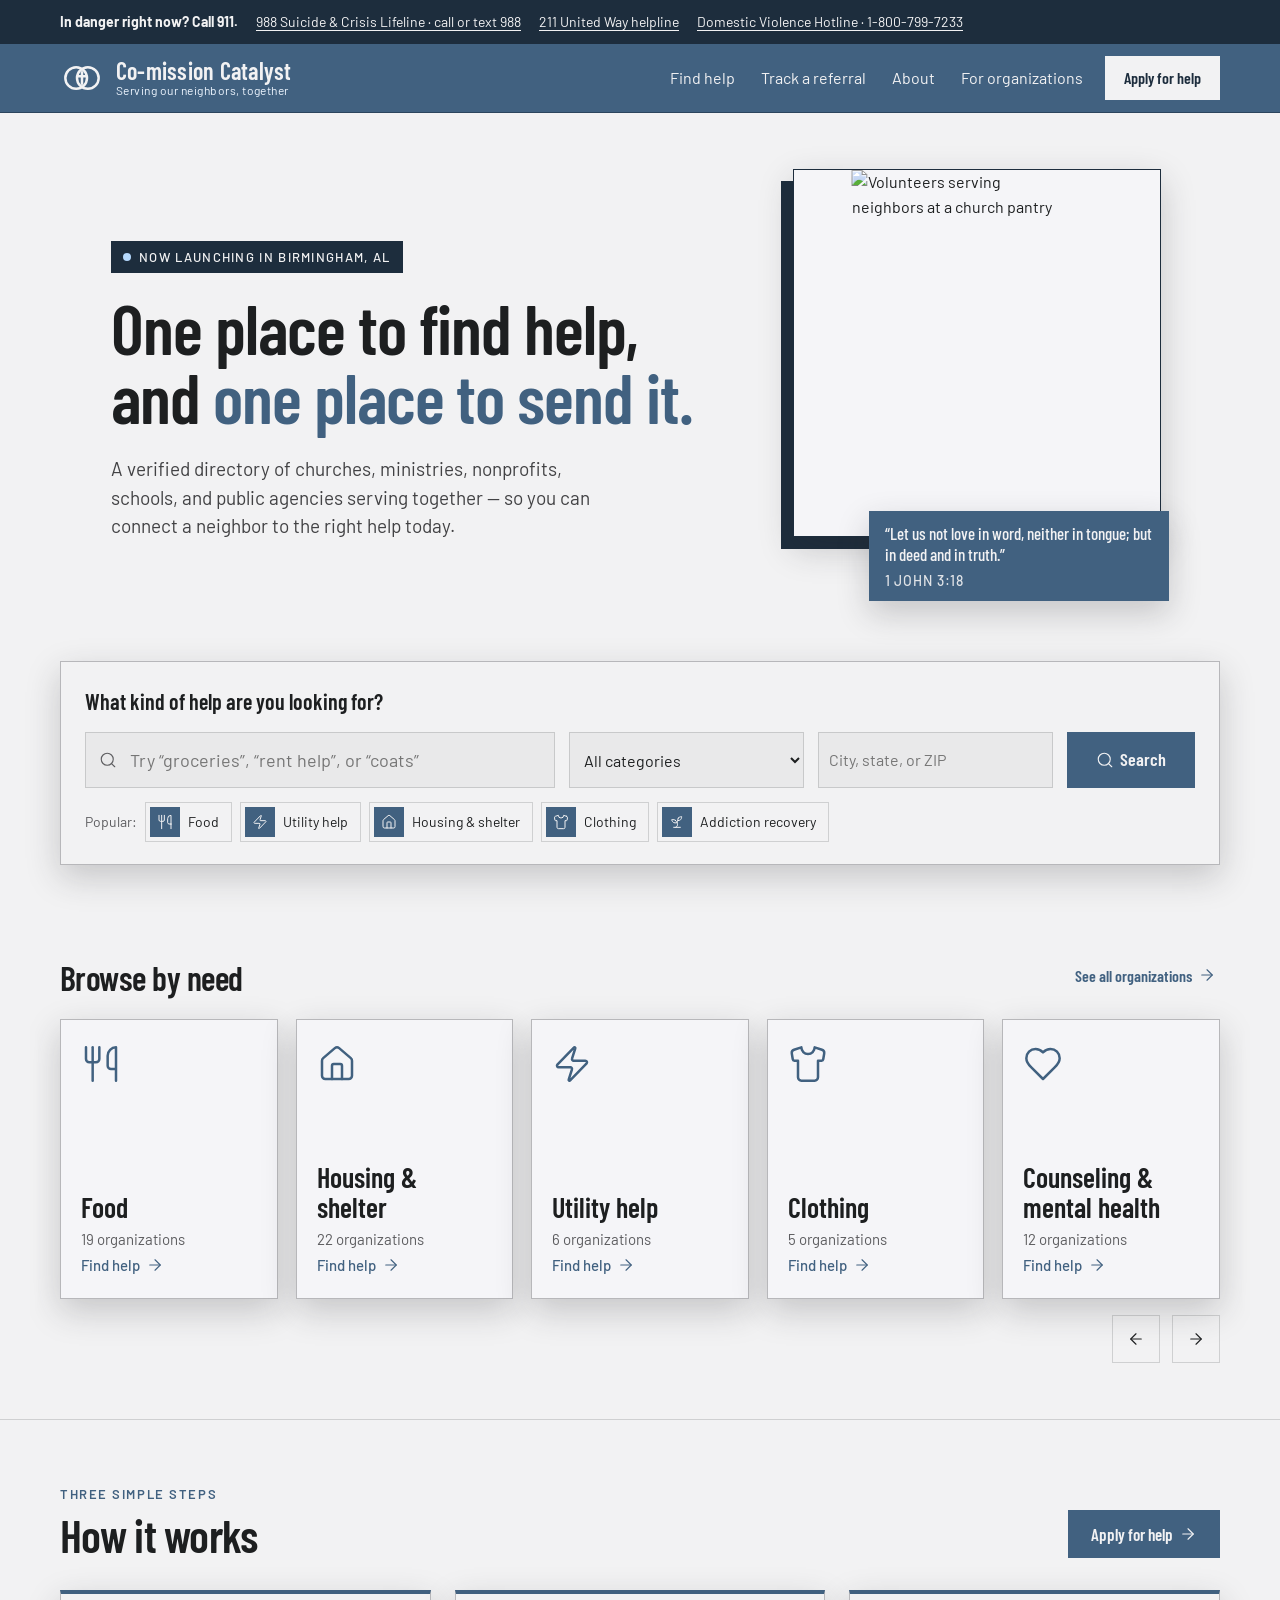
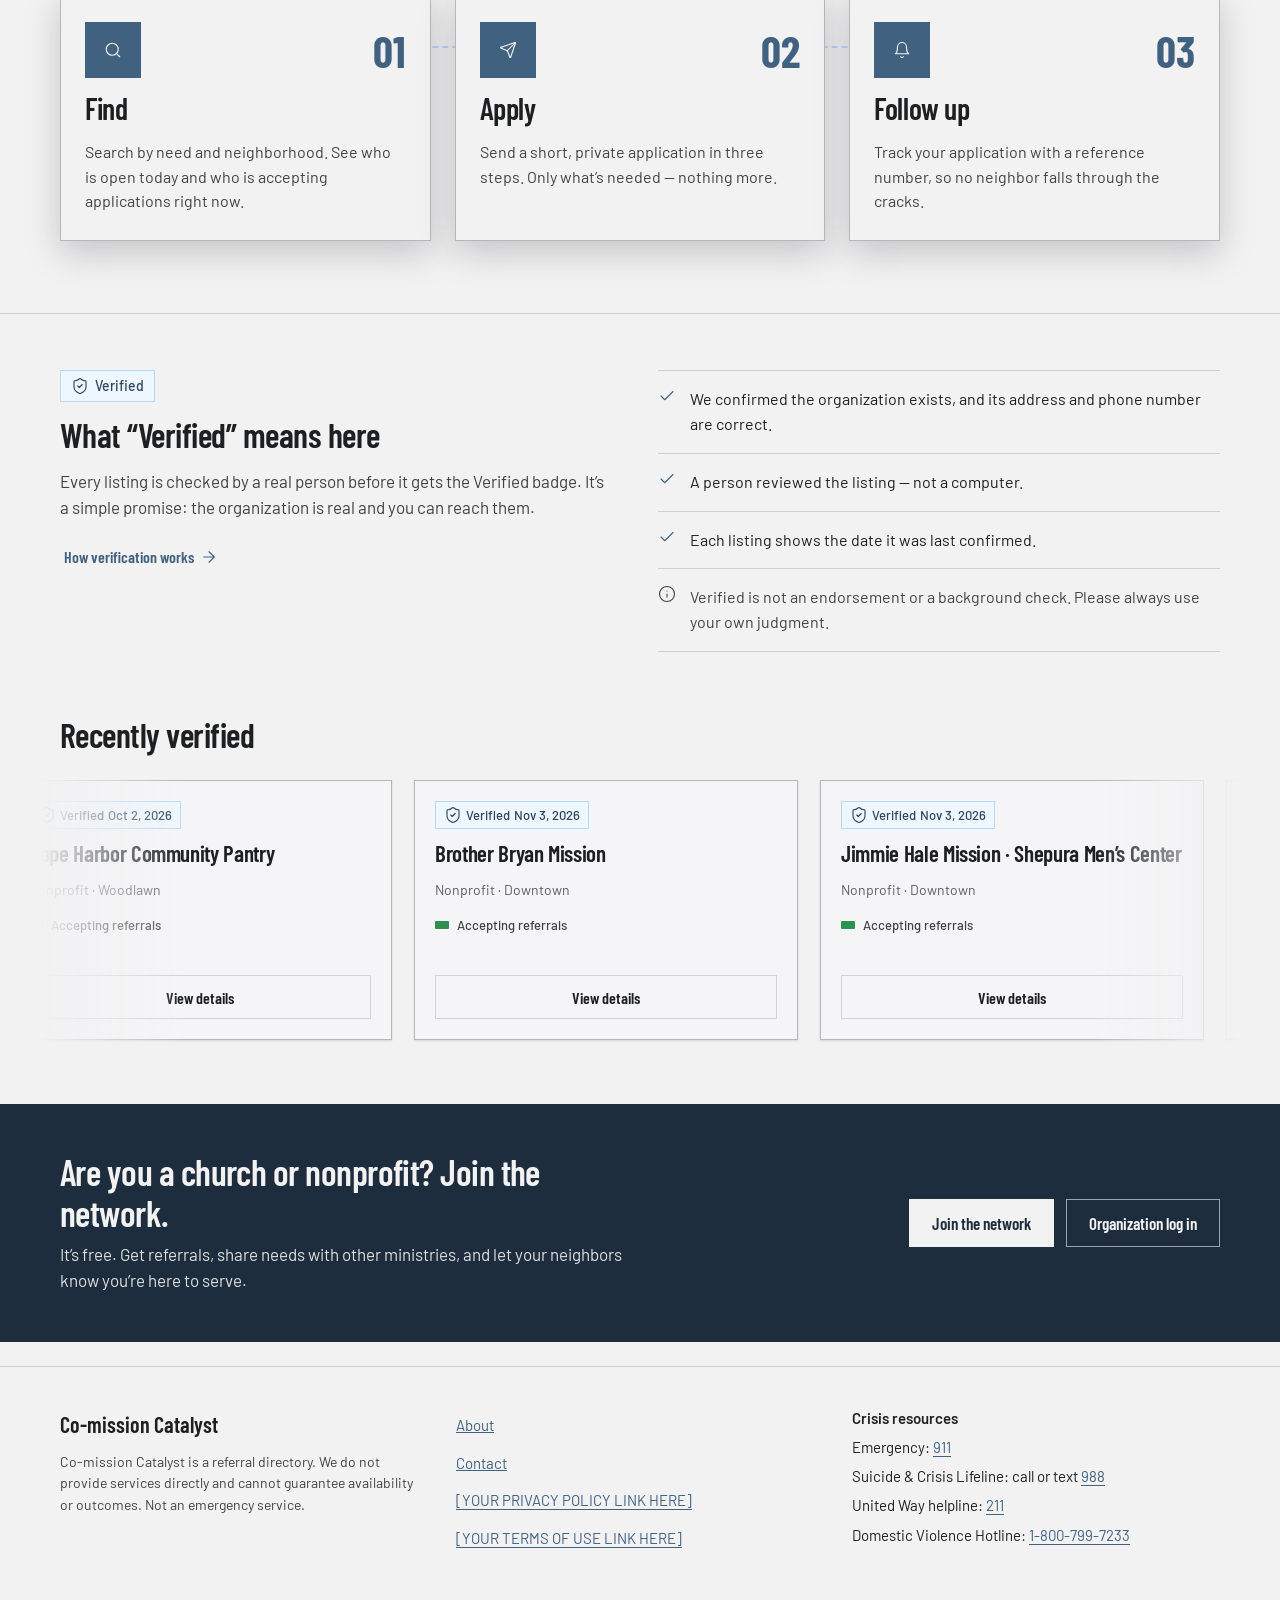
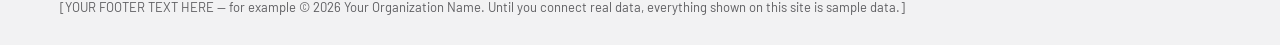
==== index.html @ fbb6613a "Add files via upload" ====
<!DOCTYPE html>
<html lang="en">
<head>
<meta charset="utf-8">
<meta name="viewport" content="width=device-width, initial-scale=1">
<title>Find help near you · Co-mission Catalyst</title>
<meta name="description" content="[YOUR TEXT HERE — one sentence describing your site for search engines]">
<link rel="stylesheet" href="styles.css">
</head>
<body>
<div id="app" data-screen="home">Loading…</div>
<noscript>This site needs JavaScript turned on.</noscript>
<script src="data.js"></script>
<script src="screens.js"></script>
<script src="app.js"></script>
</body>
</html>
---- styles.css ----
/* styles.css — colors, fonts and shared styles for every page.
   Fonts load from Google Fonts (see the @import line). */
/* Industry — design-system tokens and component classes. This file is the source of truth for the system's look; retune it here and see readme.md. */
@import url('https://fonts.googleapis.com/css2?family=Barlow:wght@400;500;700&family=Barlow+Condensed:wght@400;600&display=swap');

:root {
  --color-bg: #f2f2f3;
  --color-surface: #e9e9ea;
  --color-text: #1d1f20;
  --color-accent: #5980a6;
  --color-accent-2: #728fab;
  --color-divider: color-mix(in srgb, #1d1f20 16%, transparent);

  /* Tonal ramps — generated in OKLCH on one shared lightness scale, so the
     same step of any role matches the others in visual value. */
  --color-neutral-100: #f5f5f8;
  --color-neutral-200: #e7e7ea;
  --color-neutral-300: #d4d4d7;
  --color-neutral-400: #b7b7ba;
  --color-neutral-500: #98989b;
  --color-neutral-600: #7a7a7d;
  --color-neutral-700: #5d5d60;
  --color-neutral-800: #424244;
  --color-neutral-900: #2b2b2d;

  --color-accent-100: #eef6ff;
  --color-accent-200: #d6ebff;
  --color-accent-300: #b5d9fd;
  --color-accent-400: #94bce3;
  --color-accent-500: #749dc4;
  --color-accent-600: #597ea3;
  --color-accent-700: #416180;
  --color-accent-800: #2c455d;
  --color-accent-900: #1d2d3d;

  --color-accent-2-100: #eef6ff;
  --color-accent-2-200: #d6ebff;
  --color-accent-2-300: #bdd8f2;
  --color-accent-2-400: #9ebbd8;
  --color-accent-2-500: #7e9cb8;
  --color-accent-2-600: #627d98;
  --color-accent-2-700: #486077;
  --color-accent-2-800: #314457;
  --color-accent-2-900: #1f2d3a;

  --font-heading: "Barlow Condensed", system-ui, sans-serif;
  --font-heading-weight: 600;
  --font-body: "Barlow", system-ui, sans-serif;

  --space-1: 3.4px;
  --space-2: 6.8px;
  --space-3: 10.2px;
  --space-4: 13.6px;
  --space-6: 20.4px;
  --space-8: 27.2px;

  --radius-sm: 2px;
  --radius-md: 4px;
  --radius-lg: 7px;

  /* Elevation — derived from the ground: soft ink-tinted shadows on a
     light theme, a hairline edge + ambient darkness on a dark one. */
  --shadow-sm: 0 1px 2px color-mix(in srgb, #2b2b2d 14%, transparent);
  --shadow-md: 0 3px 10px color-mix(in srgb, #2b2b2d 16%, transparent);
  --shadow-lg: 0 12px 32px color-mix(in srgb, #2b2b2d 22%, transparent);
}

body {
  background: var(--color-bg);
  color: var(--color-text);
  font-family: var(--font-body);
}
h1, h2, h3, h4 { font-family: var(--font-heading); font-weight: var(--font-heading-weight); }

.blueprint {
  position: relative;
  border: 1px solid var(--color-divider);
  border-radius: 0;
}
/* The overlay image treatments (halftone, duotone) clip their overlay
   (overflow:hidden); a blueprint wrapper draws its registration marks
   outside the box, so when both classes share a wrapper the frame must
   win. */
.blueprint.halftone, .blueprint.plate, .blueprint.duotone { overflow: visible; }
.blueprint > .corner {
  position: absolute; width: 11px; height: 11px;
  color: color-mix(in srgb, var(--color-text) 55%, transparent);
}
.blueprint > .corner::before, .blueprint > .corner::after {
  content: ""; position: absolute; background: currentColor;
}
.blueprint > .corner::before { left: 5px; top: 0; width: 1px; height: 100%; }
.blueprint > .corner::after  { top: 5px; left: 0; width: 100%; height: 1px; }
.blueprint > .corner.tl { top: -6px; left: -6px; }
.blueprint > .corner.tr { top: -6px; right: -6px; }
.blueprint > .corner.bl { bottom: -6px; left: -6px; }
.blueprint > .corner.br { bottom: -6px; right: -6px; }

.duotone{position:relative;overflow:hidden}
.duotone::after{content:"";position:absolute;inset:0;pointer-events:none;
  background:var(--color-accent);mix-blend-mode:color}

/* ══════════════════════════════════════════════════════════════════════════
   Components — built with the tokens above. Plain CSS
   on plain HTML: no JavaScript, no build step. Each class is documented in
   readme.md and demonstrated in foundations/ and components/.
   ══════════════════════════════════════════════════════════════════════ */

*, *::before, *::after { box-sizing: border-box; }
body { margin: 0; font-size: 15px; line-height: 1.55; font-weight: 400; }
h1, h2, h3, h4, h5, h6 {
  font-family: var(--font-heading); font-weight: var(--font-heading-weight);
  line-height: 1.12; letter-spacing: -0.015em; margin: 0 0 var(--space-2);
}
h1 { font-size: 42px; }
h2 { font-size: 32px; }
h3 { font-size: 25px; }
h4 { font-size: 20px; }
h5 { font-size: 16px; }
h6 { font-size: 13px; }
h6 { letter-spacing: 0.08em; text-transform: uppercase; }
p { margin: 0 0 var(--space-3); }
a { color: var(--color-accent); text-underline-offset: 3px; }
img { display: block; max-width: 100%; }
figure { margin: 0; }
figcaption {
  font-size: 11px; margin-top: var(--space-1);
  color: color-mix(in srgb, var(--color-text) 55%, transparent);
}
.text-muted { color: color-mix(in srgb, var(--color-text) 55%, transparent); }
:focus { outline: none; }
:focus-visible { outline: 2px solid var(--color-accent); outline-offset: 2px; }
::selection { background: color-mix(in srgb, var(--color-accent) 30%, transparent); }

/* — rules — */
.hr {
  height: 1px; border: 0; margin: var(--space-4) 0;
  background: var(--color-divider);
}

/* — buttons — */
.btn {
  display: inline-flex; align-items: center; justify-content: center; gap: 6px;
  cursor: pointer; text-decoration: none;
  font-family: var(--font-heading); font-weight: var(--font-heading-weight);
  font-size: 14px; line-height: 1.2; color: var(--color-text); /* matches the .input's 14px —
     the pair sits side by side in sign-up rows */
  background: transparent; border: 1px solid transparent;
  padding: var(--space-2) calc(var(--space-3) * 1.2);
  border-radius: var(--radius-md);
}
.btn svg { display: block; }
.btn:disabled { opacity: 0.45; cursor: not-allowed; }
.btn-primary { background: var(--color-accent); color: var(--color-bg); }
.btn-primary:hover { background: var(--color-accent-600); }
.btn-primary:active { background: var(--color-accent-700); }
.btn-secondary { border-color: var(--color-divider); }
.btn-secondary:hover { background: color-mix(in srgb, var(--color-text) 7%, transparent); }
.btn-secondary:active { background: color-mix(in srgb, var(--color-text) 14%, transparent); }
.btn-ghost { color: var(--color-accent); padding-inline: var(--space-1); }
.btn-ghost:hover { background: color-mix(in srgb, var(--color-accent) 10%, transparent); }
.btn-ghost:active { background: color-mix(in srgb, var(--color-accent) 18%, transparent); }
.btn-icon { width: 36px; height: 36px; padding: 0; }
.btn-block { width: 100%; margin-top: var(--space-2); }

/* — forms — */
.field > label {
  display: block; font-size: 12px; margin-bottom: 5px;
  color: color-mix(in srgb, var(--color-text) 70%, transparent);
}
.input {
  width: 100%; min-height: 36px; padding: 6px 10px; font: inherit;
  font-size: 14px; color: var(--color-text); caret-color: var(--color-accent);
  background: var(--color-surface);
  border: 1px solid var(--color-divider); border-radius: var(--radius-md);
}
.input:hover { border-color: color-mix(in srgb, var(--color-text) 45%, transparent); }
.input:focus-visible { border-color: var(--color-accent); outline-offset: 0; }
textarea.input { min-height: 90px; resize: vertical; }
.radio { display: inline-flex; align-items: center; gap: 8px; cursor: pointer; font-size: 14px; }
.radio input, .seg-opt input {
  position: absolute; opacity: 0; width: 0; height: 0; pointer-events: none;
}
.radio .dot {
  width: 16px; height: 16px; flex: none; border-radius: 50%;
  border: 1.5px solid var(--color-divider);
}
.radio:hover .dot { border-color: var(--color-accent); }
.radio input:checked + .dot {
  border-color: var(--color-accent); background: var(--color-accent);
  box-shadow: inset 0 0 0 4px var(--color-bg);
}
.radio input:focus-visible + .dot { outline: 2px solid var(--color-accent); outline-offset: 2px; }
.seg {
  display: inline-flex; overflow: hidden;
  border: 1px solid var(--color-divider); border-radius: var(--radius-md);
}
.seg-opt {
  display: inline-flex; align-items: center; gap: 6px;
  padding: 7px 12px; font-size: 13px; cursor: pointer;
}
.seg-opt + .seg-opt { border-left: 1px solid var(--color-divider); }
.seg-opt:has(input:checked) { background: var(--color-accent); color: var(--color-bg); }
.seg-opt:not(:has(input:checked)):hover { background: color-mix(in srgb, var(--color-text) 7%, transparent); }
.seg-opt:has(input:focus-visible) { outline: 2px solid var(--color-accent); outline-offset: -2px; }

/* — cards — */
.card {
  display: flex; flex-direction: column; gap: var(--space-2);
  padding: var(--space-3); border-radius: var(--radius-md); background: var(--color-surface);
}
.card-kicker { font-size: 10px; letter-spacing: 0.1em; text-transform: uppercase; color: var(--color-accent); }
.card-title {
  font-family: var(--font-heading); font-weight: var(--font-heading-weight);
  font-size: 17px; line-height: 1.2;
}
.card-body { margin: 0; font-size: 13px; opacity: 0.8; flex: 1; }
.card-meta {
  display: flex; align-items: center; gap: 6px; font-size: 11px;
  color: color-mix(in srgb, var(--color-text) 50%, transparent);
}
.elev-sm { box-shadow: var(--shadow-sm); }
.elev-md { box-shadow: var(--shadow-md); }
.elev-lg { box-shadow: var(--shadow-lg); }

/* — tags — */
.tag {
  display: inline-flex; align-items: center; font-size: 11px;
  letter-spacing: 0.02em; padding: 3px 10px;
  border-radius: calc(var(--radius-md) * 0.75);
}
.tag-accent { background: var(--color-accent-100); color: var(--color-accent-800); }
.tag-accent-2 { background: var(--color-accent-2-100); color: var(--color-accent-2-800); }
.tag-neutral { background: var(--color-neutral-100); color: var(--color-neutral-800); }
.tag-outline { border: 1px solid var(--color-accent); color: var(--color-accent); }

/* — navigation — */
.nav {
  display: flex; align-items: center; gap: var(--space-4);
  padding: var(--space-3) var(--space-4);
  border-bottom: none;
}
.nav-brand {
  font-family: var(--font-heading); font-weight: var(--font-heading-weight);
  font-size: 18px; margin-right: auto;
}
.nav a { color: inherit; text-decoration: none; font-size: 14px; }
.nav a:hover, .nav a[aria-current='page'] { color: var(--color-accent); }

/* — tables — */
.table { width: 100%; border-collapse: collapse; font-size: 14px; }
.table th {
  text-align: left; font-size: 11px; letter-spacing: 0.08em; text-transform: uppercase;
  color: color-mix(in srgb, var(--color-text) 60%, transparent);
  padding: var(--space-2); border-bottom: 1px solid var(--color-divider);
}
.table td {
  padding: var(--space-2);
  border-bottom: 1px solid color-mix(in srgb, var(--color-text) 8%, transparent);
}
.table tbody tr:hover { background: color-mix(in srgb, var(--color-text) 4%, transparent); }

/* — dialog — */
.dialog-backdrop {
  position: fixed; inset: 0; display: grid; place-items: center;
  padding: var(--space-4);
  background: color-mix(in srgb, var(--color-neutral-900) 50%, transparent);
}
.dialog {
  width: min(440px, 100%); display: flex; flex-direction: column; gap: var(--space-3);
  padding: var(--space-4); border-radius: var(--radius-lg);
  background: var(--color-surface); box-shadow: var(--shadow-lg);
}
.dialog-title {
  font-family: var(--font-heading); font-weight: var(--font-heading-weight);
  font-size: 20px;
}
.dialog-body { font-size: 14px; opacity: 0.85; }
.dialog-actions { display: flex; justify-content: flex-end; gap: var(--space-2); margin-top: var(--space-2); }

/* — blueprint frame: components are wireframe objects (see .blueprint
     and .corner above) — square, transparent, hairline-bordered — */
.card, .btn, .input, .tag, .seg, .dialog { border-radius: 0; }
.card, .dialog { background: transparent; border: 1px solid var(--color-divider); }
.btn { border: 1px solid var(--color-divider); }
.btn-primary { border-color: var(--color-accent); }
.btn-ghost { border-color: transparent; }



/* ---- Page styles ---- */
body{margin:0;background:var(--color-neutral-200);font-size:16px}
a{color:var(--color-accent-700)} a:hover{color:var(--color-accent-900)}
button{font-family:inherit}
@keyframes bbspin{to{transform:rotate(360deg)}}
@keyframes bbin{from{opacity:0;transform:translateY(8px)}to{opacity:1;transform:none}}
/* Errors: red text with the icon inline, and the unanswered field tinted red */
[role="alert"]{display:flex!important;align-items:flex-start;gap:6px;color:oklch(0.5 0.19 27)!important;line-height:1.35}
[role="alert"] svg{flex:none;width:18px;height:18px;margin-top:1px}
.field:has([role="alert"]) .input,fieldset:has([role="alert"]) .input{border-color:oklch(0.58 0.19 27)!important;background:oklch(0.97 0.025 27)!important;box-shadow:0 0 0 1px oklch(0.58 0.19 27)}
fieldset:has([role="alert"]) .seg,.field:has([role="alert"]) .seg{outline:2px solid oklch(0.58 0.19 27);outline-offset:2px;background:oklch(0.97 0.025 27)}
fieldset:has([role="alert"]) label.radio,.field:has([role="alert"]) label.radio{background:oklch(0.97 0.025 27)}
label:has(+ [role="alert"]){border-color:oklch(0.58 0.19 27)!important;background:oklch(0.97 0.025 27)}
html{-webkit-text-size-adjust:100%}
#app{min-height:100vh}
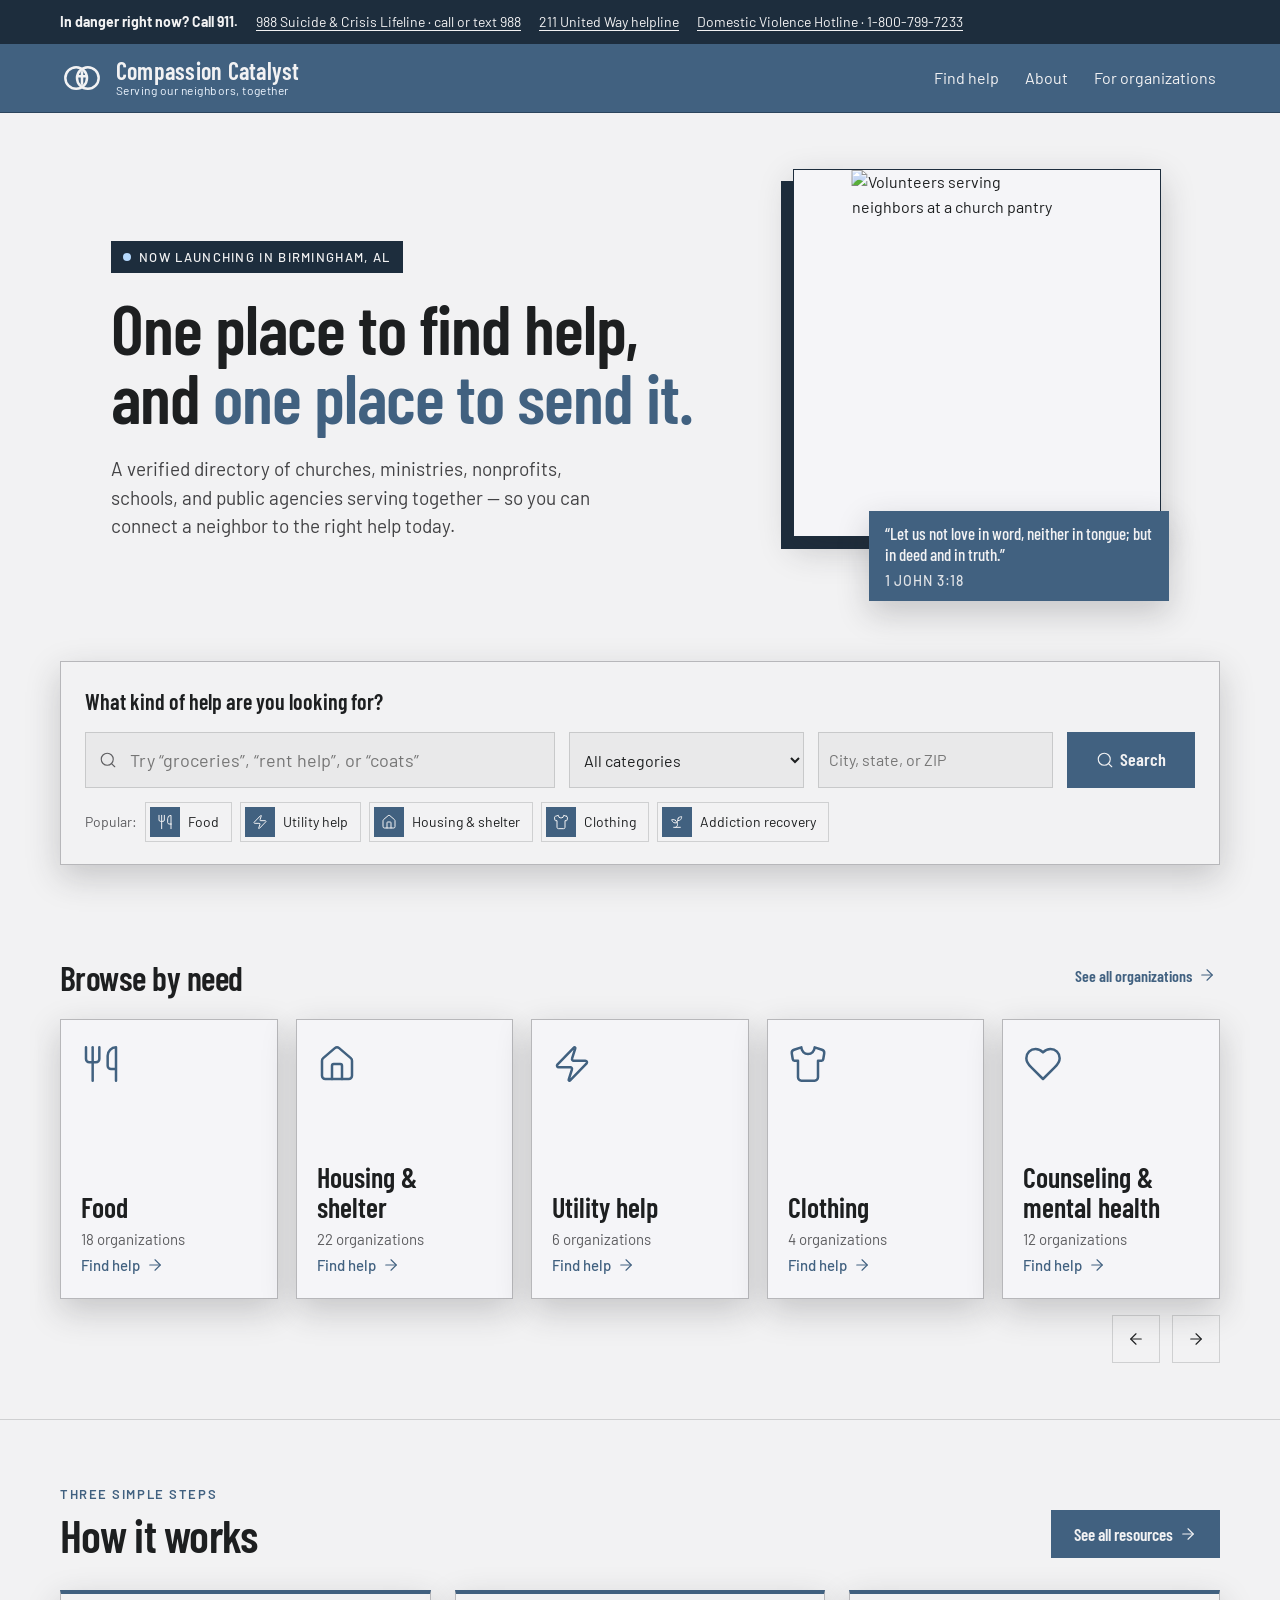
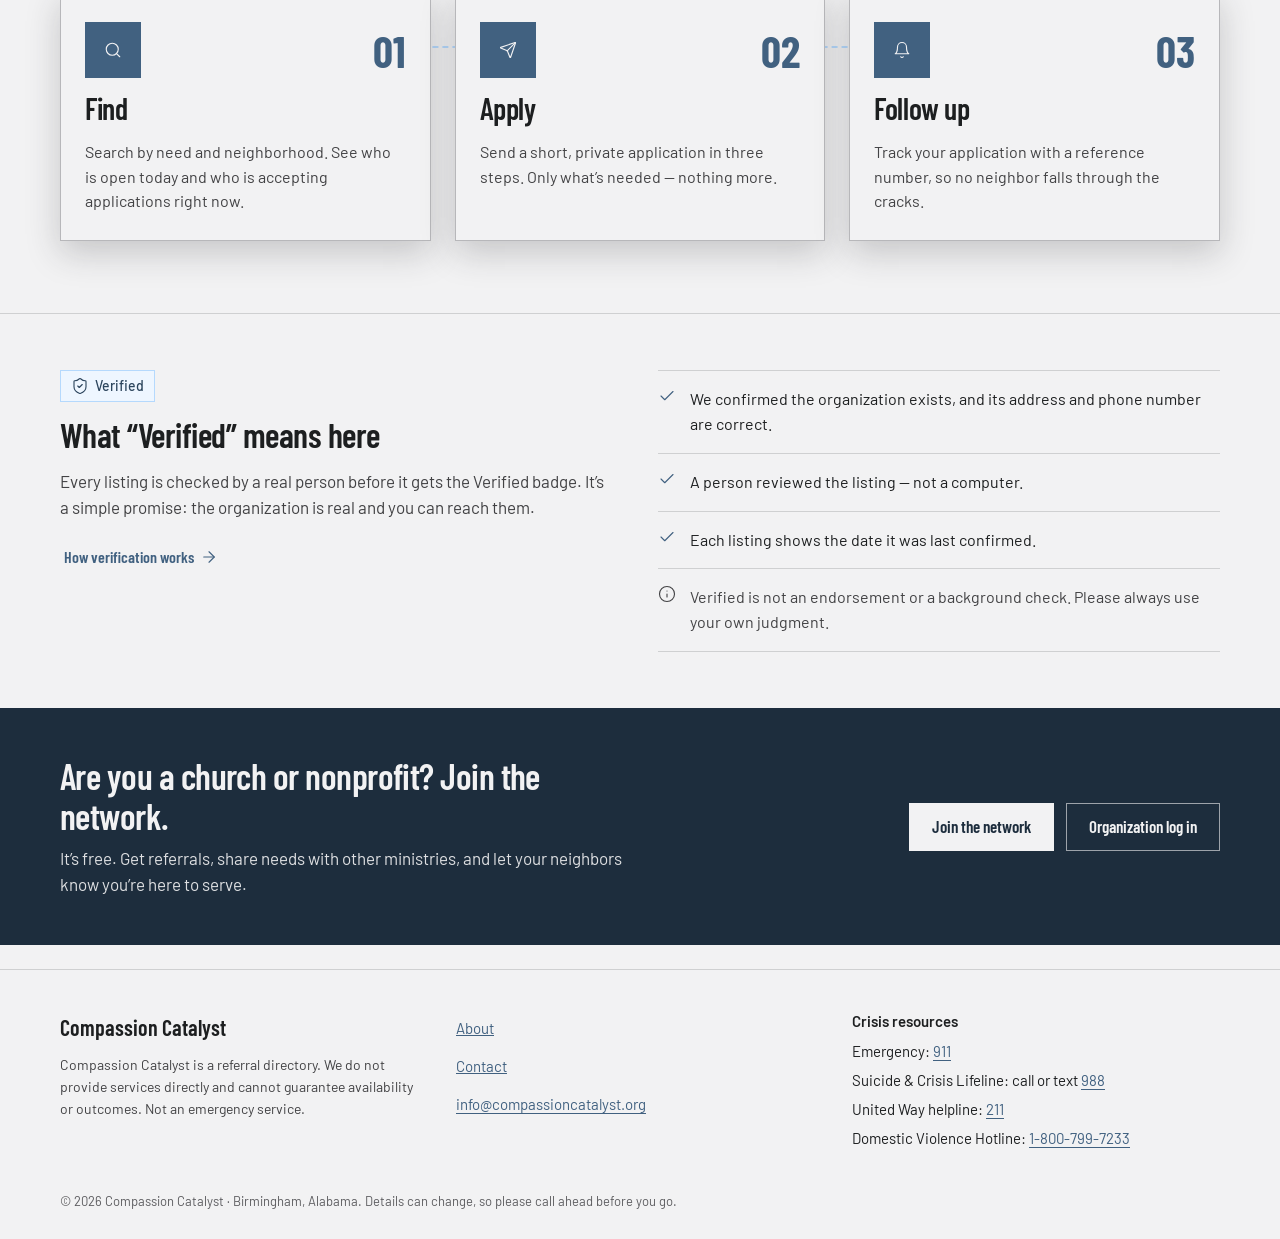
==== commit 9a67855f: "Add files via upload" ====
--- a/index.html
+++ b/index.html
@@ -3,14 +3,17 @@
 <head>
 <meta charset="utf-8">
 <meta name="viewport" content="width=device-width, initial-scale=1">
-<title>Find help near you · Co-mission Catalyst</title>
-<meta name="description" content="[YOUR TEXT HERE — one sentence describing your site for search engines]">
+<title>Find help near you · Compassion Catalyst</title>
+<meta name="description" content="Find free and low-cost help in Birmingham, Alabama: food, housing, utility help, counseling, recovery and more, from churches and nonprofits.">
 <link rel="stylesheet" href="styles.css">
 </head>
 <body>
 <div id="app" data-screen="home">Loading…</div>
 <noscript>This site needs JavaScript turned on.</noscript>
 <script src="data.js"></script>
+<script src="config.js"></script>
+<script src="supabase.js"></script>
+<script src="connect.js"></script>
 <script src="screens.js"></script>
 <script src="app.js"></script>
 </body>
--- a/styles.css
+++ b/styles.css
@@ -303,3 +303,47 @@
 label:has(+ [role="alert"]){border-color:oklch(0.58 0.19 27)!important;background:oklch(0.97 0.025 27)}
 html{-webkit-text-size-adjust:100%}
 #app{min-height:100vh}
+
+/* ---- Account and admin pages ---- */
+.acct{min-height:100vh;display:flex;flex-direction:column;background:var(--color-bg);color:var(--color-text)}
+.acct-top{background:var(--color-accent-700);color:var(--color-bg);border-bottom:1px solid var(--color-accent-800)}
+.acct-top nav{max-width:1100px;margin:0 auto;padding:10px 20px;display:flex;align-items:center;gap:16px;flex-wrap:wrap}
+.acct-brand{display:flex;align-items:center;gap:10px;margin-right:auto;color:var(--color-bg);text-decoration:none;min-height:48px}
+.acct-brand b{font-family:var(--font-heading);font-weight:600;font-size:23px;line-height:1}
+.acct-top a.l{color:var(--color-bg);font-size:16px;min-height:44px;display:inline-flex;align-items:center;text-decoration:none}
+.acct-top a.l:hover{text-decoration:underline}
+.acct-top .btn{min-height:40px;font-size:15px;background:var(--color-bg);border-color:var(--color-bg);color:var(--color-accent-900)}
+.acct-main{max-width:1100px;width:100%;margin:0 auto;padding:32px 20px 72px;display:flex;flex-direction:column;gap:22px;box-sizing:border-box}
+.acct-main h1{margin:0;font-size:clamp(32px,5vw,44px);line-height:1.05}
+.acct-main h2{margin:0;font-size:26px}
+.acct-main p{margin:0}
+.muted{color:var(--color-neutral-800)}
+.small{font-size:14px}
+.card{border:1px solid var(--color-neutral-400);background:var(--color-neutral-100);box-shadow:var(--shadow-sm);padding:22px;display:flex;flex-direction:column;gap:14px}
+.card.white{background:var(--color-bg)}
+.row{display:flex;flex-wrap:wrap;gap:10px;align-items:center}
+.grid2{display:grid;grid-template-columns:repeat(auto-fit,minmax(min(100%,260px),1fr));gap:14px}
+.acct .field label{font-size:15px;color:var(--color-neutral-900)}
+.acct .input{min-height:46px;font-size:16px;width:100%;box-sizing:border-box}
+.acct textarea.input{min-height:90px}
+.tag{display:inline-flex;align-items:center;gap:6px;padding:3px 10px;font-size:14px;font-weight:600;border:1px solid var(--color-neutral-600);color:var(--color-neutral-800)}
+.tag.blue{border-color:var(--color-accent-700);color:var(--color-accent-700)}
+.tag.solid{background:var(--color-accent-700);border-color:var(--color-accent-700);color:var(--color-bg)}
+.tag.dash{border-style:dashed}
+.note{padding:12px 14px;border:1px solid var(--color-accent-300);background:var(--color-accent-100);color:var(--color-accent-900);font-size:15px}
+.alert{padding:12px 14px;border:1px solid var(--color-neutral-700);background:var(--color-neutral-100);font-size:15px;font-weight:500}
+.tabs{display:flex;flex-wrap:wrap;gap:6px;border-bottom:1px solid var(--color-divider)}
+.tabs button{background:none;border:0;border-bottom:3px solid transparent;padding:10px 12px;min-height:44px;font-size:16px;cursor:pointer;color:var(--color-neutral-800);font-family:inherit}
+.tabs button.on{border-bottom-color:var(--color-accent-700);color:var(--color-text);font-weight:600}
+.item{border:1px solid var(--color-divider);background:var(--color-bg);padding:16px;display:flex;flex-direction:column;gap:8px}
+.item h3{margin:0;font-size:21px}
+.kv{display:grid;grid-template-columns:max-content 1fr;gap:4px 14px;font-size:15px}
+.kv dt{color:var(--color-neutral-700)}
+.kv dd{margin:0;word-break:break-word}
+.hours{display:grid;grid-template-columns:repeat(auto-fit,minmax(min(100%,150px),1fr));gap:10px}
+.cats{display:flex;flex-wrap:wrap;gap:8px}
+.cats label{display:inline-flex;align-items:center;gap:6px;padding:6px 10px;border:1px solid var(--color-divider);font-size:15px;cursor:pointer;min-height:36px}
+.acct .btn-primary{background:var(--color-accent-700);border-color:var(--color-accent-700);color:var(--color-bg)}
+.acct .btn{min-height:44px;font-size:16px}
+.acct-foot{margin-top:auto;border-top:1px solid var(--color-divider);padding:20px;font-size:14px;color:var(--color-neutral-700);text-align:center}
+.toast{position:fixed;left:50%;bottom:24px;transform:translateX(-50%);background:var(--color-text);color:var(--color-bg);padding:12px 18px;font-size:15px;max-width:calc(100vw - 32px);z-index:50;box-shadow:var(--shadow-lg)}
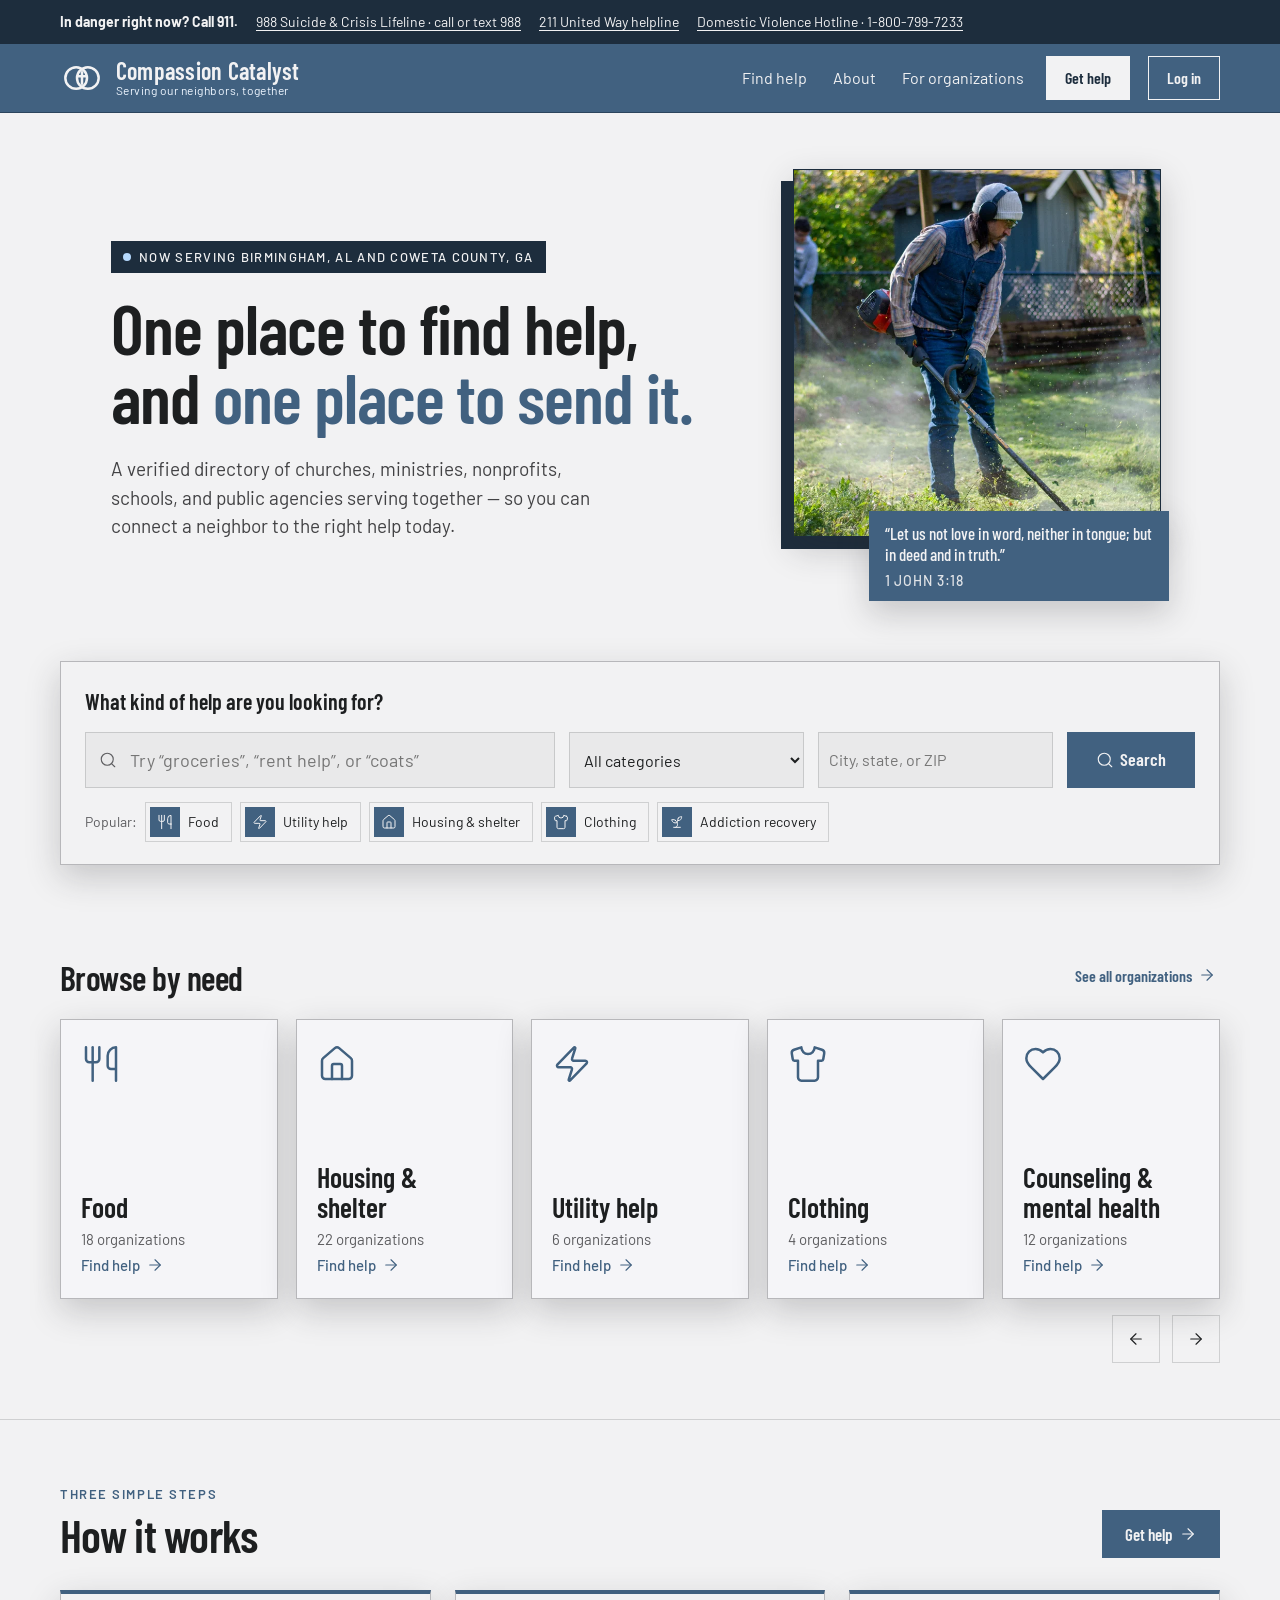
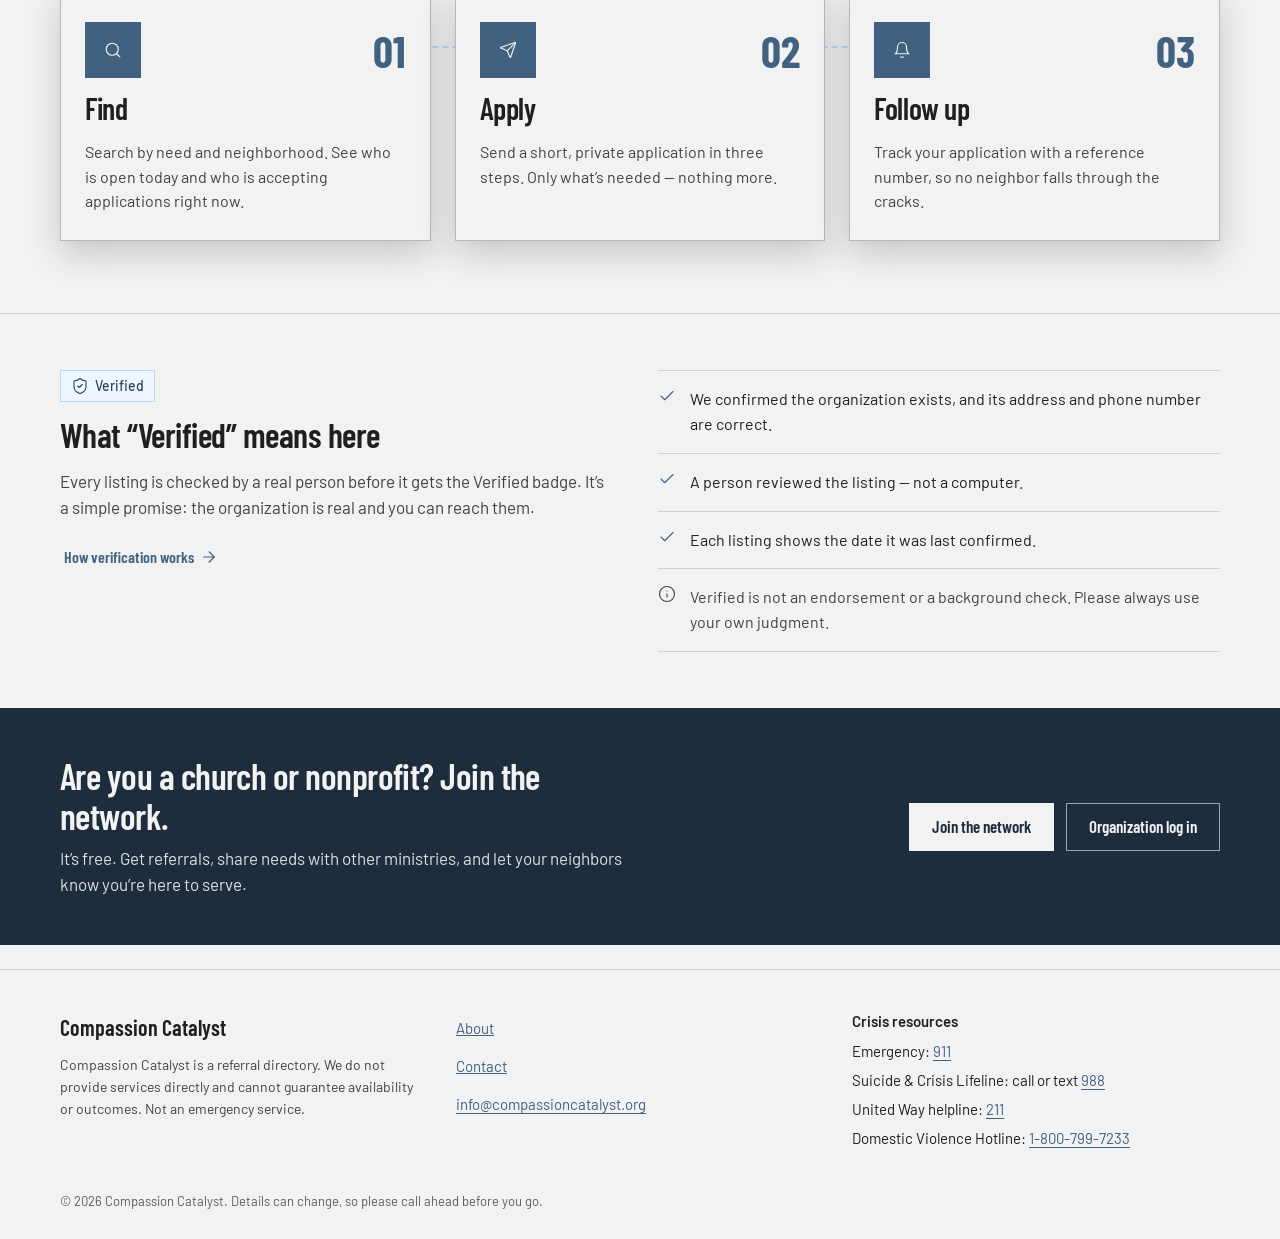
==== commit f840e583: "Add files via upload" ====
--- a/index.html
+++ b/index.html
@@ -4,7 +4,7 @@
 <meta charset="utf-8">
 <meta name="viewport" content="width=device-width, initial-scale=1">
 <title>Find help near you · Compassion Catalyst</title>
-<meta name="description" content="Find free and low-cost help in Birmingham, Alabama: food, housing, utility help, counseling, recovery and more, from churches and nonprofits.">
+<meta name="description" content="Find free and low-cost help near you: food, housing, utility help, counseling, recovery and more, from churches, nonprofits and public agencies. Now serving Birmingham, Alabama and Coweta County, Georgia.">
 <link rel="stylesheet" href="styles.css">
 </head>
 <body>
